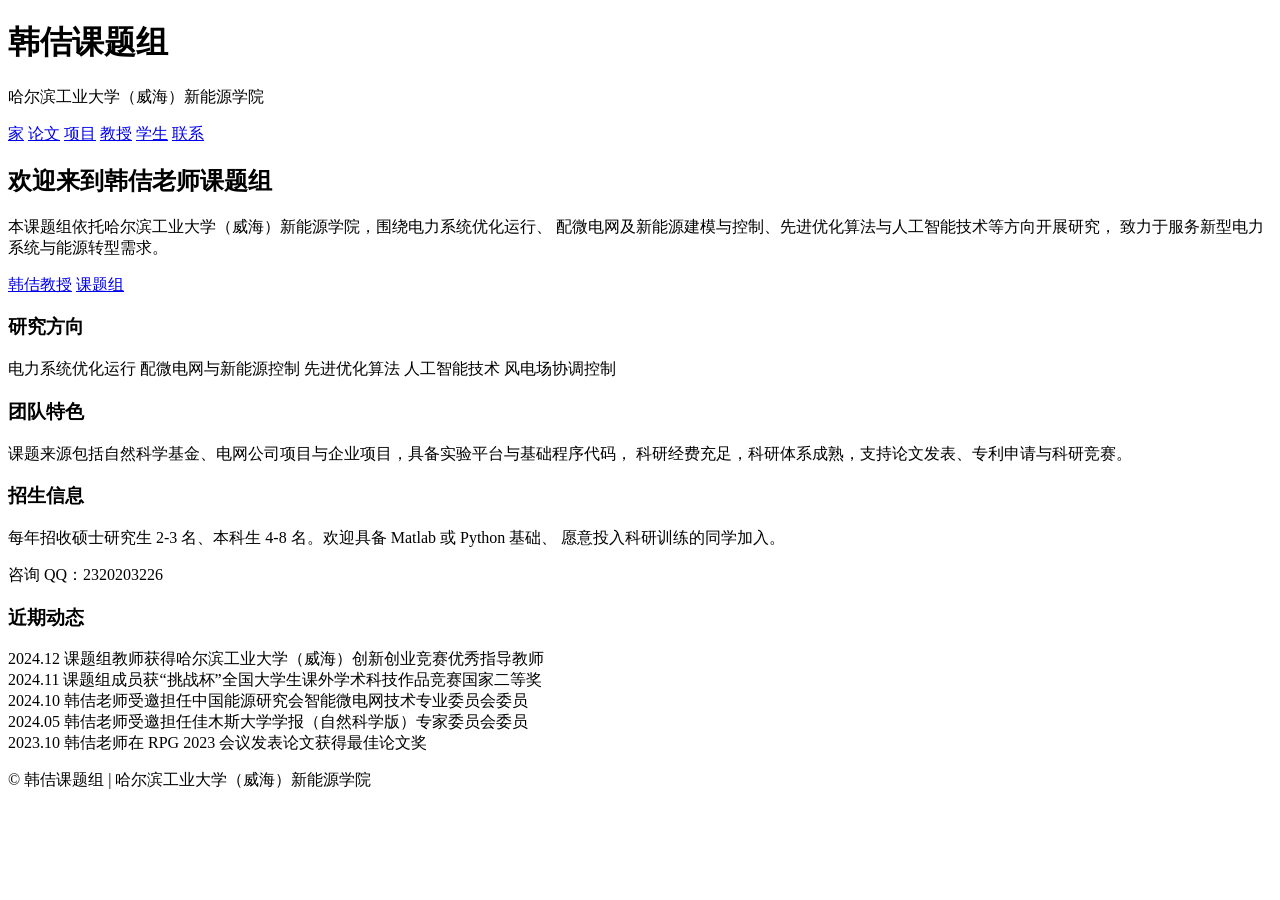
==== index.html @ 829770d9 "Update index.html" ====
<!DOCTYPE html>
<html lang="zh-CN">
<head>
  <meta charset="UTF-8">
  <meta name="viewport" content="width=device-width, initial-scale=1.0">
  <title>韩佶课题组 - 首页</title>
  <link rel="stylesheet" href="style.css">
</head>
<body>
  <header>
    <div class="container topbar">
      <div class="logo">
        <h1>韩佶课题组</h1>
        <p>哈尔滨工业大学（威海）新能源学院</p>
      </div>
      <nav>
        <a class="active" href="index.html">家</a>
        <a href="papers.html">论文</a>
        <a href="projects.html">项目</a>
        <a href="professor.html">教授</a>
        <a href="students.html">学生</a>
        <a href="contact.html">联系</a>
      </nav>
    </div>
  </header>

  <section class="hero">
    <div class="container">
      <h2>欢迎来到韩佶老师课题组</h2>
      <p>
        本课题组依托哈尔滨工业大学（威海）新能源学院，围绕电力系统优化运行、
        配微电网及新能源建模与控制、先进优化算法与人工智能技术等方向开展研究，
        致力于服务新型电力系统与能源转型需求。
      </p>
      <a class="button" href="professor.html">韩佶教授</a>
      <a class="button" href="students.html">课题组</a>
    </div>
  </section>

  <section class="section">
    <div class="container grid">
      <div class="card">
        <h3>研究方向</h3>
        <span class="tag">电力系统优化运行</span>
        <span class="tag">配微电网与新能源控制</span>
        <span class="tag">先进优化算法</span>
        <span class="tag">人工智能技术</span>
        <span class="tag">风电场协调控制</span>
      </div>

      <div class="card">
        <h3>团队特色</h3>
        <p>
          课题来源包括自然科学基金、电网公司项目与企业项目，具备实验平台与基础程序代码，
          科研经费充足，科研体系成熟，支持论文发表、专利申请与科研竞赛。
        </p>
      </div>

      <div class="card">
        <h3>招生信息</h3>
        <p>
          每年招收硕士研究生 2-3 名、本科生 4-8 名。欢迎具备 Matlab 或 Python 基础、
          愿意投入科研训练的同学加入。
        </p>
        <p class="highlight">咨询 QQ：2320203226</p>
      </div>
    </div>
  </section>

  <section class="section">
    <div class="container">
      <div class="card">
        <h3>近期动态</h3>
        <div class="timeline-item">2024.12 课题组教师获得哈尔滨工业大学（威海）创新创业竞赛优秀指导教师</div>
        <div class="timeline-item">2024.11 课题组成员获“挑战杯”全国大学生课外学术科技作品竞赛国家二等奖</div>
        <div class="timeline-item">2024.10 韩佶老师受邀担任中国能源研究会智能微电网技术专业委员会委员</div>
        <div class="timeline-item">2024.05 韩佶老师受邀担任佳木斯大学学报（自然科学版）专家委员会委员</div>
        <div class="timeline-item">2023.10 韩佶老师在 RPG 2023 会议发表论文获得最佳论文奖</div>
      </div>
    </div>
  </section>

  <footer class="footer">
    <div class="container">
      <p>© 韩佶课题组 | 哈尔滨工业大学（威海）新能源学院</p>
    </div>
  </footer>
</body>
</html>
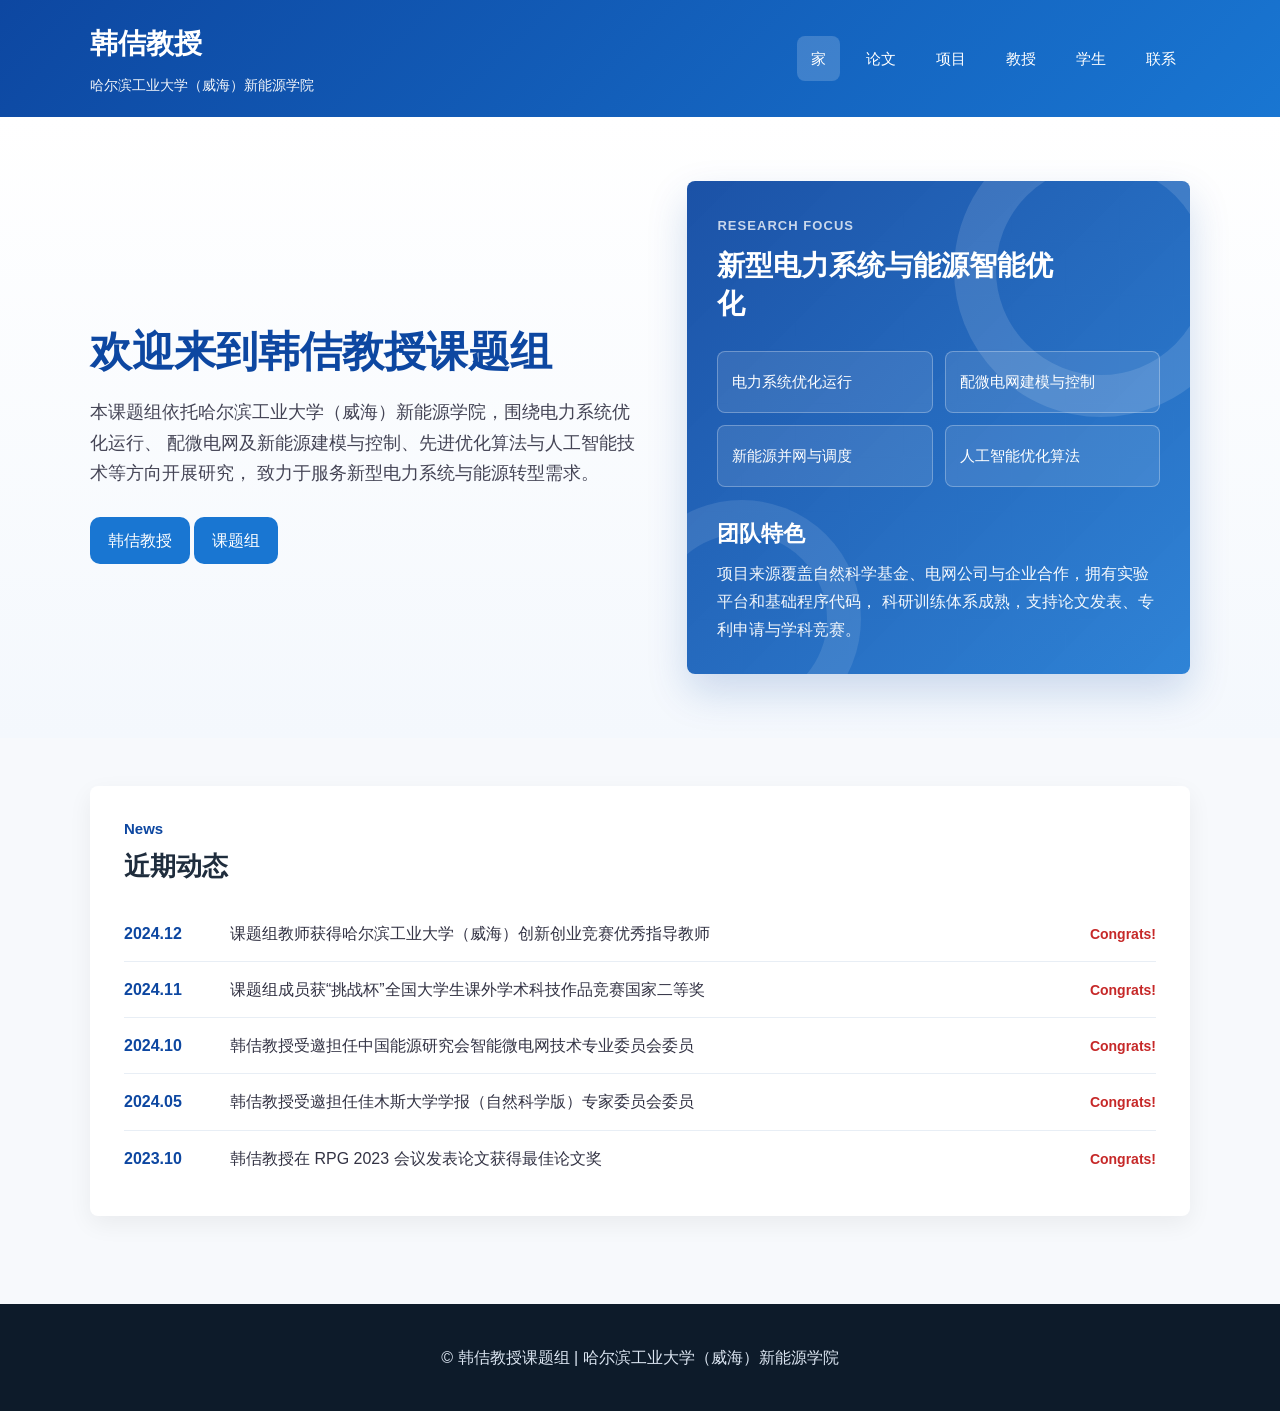
==== commit 22ec4571: "last time homepage have hans pic,now delete" ====
--- a/index.html
+++ b/index.html
@@ -3,14 +3,14 @@
 <head>
   <meta charset="UTF-8">
   <meta name="viewport" content="width=device-width, initial-scale=1.0">
-  <title>韩佶课题组 - 首页</title>
+  <title>韩佶教授 - 首页</title>
   <link rel="stylesheet" href="style.css">
 </head>
 <body>
   <header>
     <div class="container topbar">
       <div class="logo">
-        <h1>韩佶课题组</h1>
+        <h1>韩佶教授</h1>
         <p>哈尔滨工业大学（威海）新能源学院</p>
       </div>
       <nav>
@@ -25,64 +25,79 @@
   </header>
 
   <section class="hero">
-    <div class="container">
-      <h2>欢迎来到韩佶老师课题组</h2>
-      <p>
-        本课题组依托哈尔滨工业大学（威海）新能源学院，围绕电力系统优化运行、
-        配微电网及新能源建模与控制、先进优化算法与人工智能技术等方向开展研究，
-        致力于服务新型电力系统与能源转型需求。
-      </p>
-      <a class="button" href="professor.html">韩佶教授</a>
-      <a class="button" href="students.html">课题组</a>
-    </div>
-  </section>
-
-  <section class="section">
-    <div class="container grid">
-      <div class="card">
-        <h3>研究方向</h3>
-        <span class="tag">电力系统优化运行</span>
-        <span class="tag">配微电网与新能源控制</span>
-        <span class="tag">先进优化算法</span>
-        <span class="tag">人工智能技术</span>
-        <span class="tag">风电场协调控制</span>
+    <div class="container hero-layout">
+      <div class="hero-copy">
+        <h2>欢迎来到韩佶教授课题组</h2>
+        <p>
+          本课题组依托哈尔滨工业大学（威海）新能源学院，围绕电力系统优化运行、
+          配微电网及新能源建模与控制、先进优化算法与人工智能技术等方向开展研究，
+          致力于服务新型电力系统与能源转型需求。
+        </p>
+        <a class="button" href="professor.html">韩佶教授</a>
+        <a class="button" href="students.html">课题组</a>
       </div>
 
-      <div class="card">
-        <h3>团队特色</h3>
-        <p>
-          课题来源包括自然科学基金、电网公司项目与企业项目，具备实验平台与基础程序代码，
-          科研经费充足，科研体系成熟，支持论文发表、专利申请与科研竞赛。
-        </p>
-      </div>
-
-      <div class="card">
-        <h3>招生信息</h3>
-        <p>
-          每年招收硕士研究生 2-3 名、本科生 4-8 名。欢迎具备 Matlab 或 Python 基础、
-          愿意投入科研训练的同学加入。
-        </p>
-        <p class="highlight">咨询 QQ：2320203226</p>
+      <div class="home-visual" aria-label="课题组研究特色">
+        <div class="visual-title">
+          <span>Research Focus</span>
+          <h3>新型电力系统与能源智能优化</h3>
+        </div>
+        <div class="focus-grid">
+          <span>电力系统优化运行</span>
+          <span>配微电网建模与控制</span>
+          <span>新能源并网与调度</span>
+          <span>人工智能优化算法</span>
+        </div>
+        <div class="feature-panel">
+          <h3>团队特色</h3>
+          <p>
+            项目来源覆盖自然科学基金、电网公司与企业合作，拥有实验平台和基础程序代码，
+            科研训练体系成熟，支持论文发表、专利申请与学科竞赛。
+          </p>
+        </div>
       </div>
     </div>
   </section>
 
   <section class="section">
     <div class="container">
-      <div class="card">
-        <h3>近期动态</h3>
-        <div class="timeline-item">2024.12 课题组教师获得哈尔滨工业大学（威海）创新创业竞赛优秀指导教师</div>
-        <div class="timeline-item">2024.11 课题组成员获“挑战杯”全国大学生课外学术科技作品竞赛国家二等奖</div>
-        <div class="timeline-item">2024.10 韩佶老师受邀担任中国能源研究会智能微电网技术专业委员会委员</div>
-        <div class="timeline-item">2024.05 韩佶老师受邀担任佳木斯大学学报（自然科学版）专家委员会委员</div>
-        <div class="timeline-item">2023.10 韩佶老师在 RPG 2023 会议发表论文获得最佳论文奖</div>
+      <div class="news-card">
+        <div class="section-heading">
+          <span>News</span>
+          <h3>近期动态</h3>
+        </div>
+        <div class="news-item">
+          <span class="news-date">2024.12</span>
+          <span class="news-text">课题组教师获得哈尔滨工业大学（威海）创新创业竞赛优秀指导教师</span>
+          <strong>Congrats!</strong>
+        </div>
+        <div class="news-item">
+          <span class="news-date">2024.11</span>
+          <span class="news-text">课题组成员获“挑战杯”全国大学生课外学术科技作品竞赛国家二等奖</span>
+          <strong>Congrats!</strong>
+        </div>
+        <div class="news-item">
+          <span class="news-date">2024.10</span>
+          <span class="news-text">韩佶教授受邀担任中国能源研究会智能微电网技术专业委员会委员</span>
+          <strong>Congrats!</strong>
+        </div>
+        <div class="news-item">
+          <span class="news-date">2024.05</span>
+          <span class="news-text">韩佶教授受邀担任佳木斯大学学报（自然科学版）专家委员会委员</span>
+          <strong>Congrats!</strong>
+        </div>
+        <div class="news-item">
+          <span class="news-date">2023.10</span>
+          <span class="news-text">韩佶教授在 RPG 2023 会议发表论文获得最佳论文奖</span>
+          <strong>Congrats!</strong>
+        </div>
       </div>
     </div>
   </section>
 
   <footer class="footer">
     <div class="container">
-      <p>© 韩佶课题组 | 哈尔滨工业大学（威海）新能源学院</p>
+      <p>© 韩佶教授课题组 | 哈尔滨工业大学（威海）新能源学院</p>
     </div>
   </footer>
 </body>
--- a/style.css
+++ b/style.css
@@ -0,0 +1,474 @@
+* {
+  box-sizing: border-box;
+}
+
+body {
+  margin: 0;
+  font-family: "Microsoft YaHei", "PingFang SC", Arial, sans-serif;
+  background: #f7f9fc;
+  color: #1f2d3d;
+  line-height: 1.7;
+}
+
+a {
+  text-decoration: none;
+  color: #0b5ed7;
+}
+
+header {
+  background: linear-gradient(135deg, #0d47a1, #1976d2);
+  color: white;
+  padding: 20px 0;
+}
+
+.container {
+  width: 90%;
+  max-width: 1100px;
+  margin: 0 auto;
+}
+
+.topbar {
+  display: flex;
+  justify-content: space-between;
+  align-items: center;
+  gap: 20px;
+  flex-wrap: wrap;
+}
+
+.logo h1 {
+  margin: 0;
+  font-size: 28px;
+}
+
+.logo p {
+  margin: 6px 0 0;
+  font-size: 14px;
+  opacity: 0.95;
+}
+
+nav {
+  display: flex;
+  gap: 12px;
+  flex-wrap: wrap;
+}
+
+nav a {
+  color: white;
+  padding: 10px 14px;
+  border-radius: 8px;
+  transition: 0.25s;
+  font-size: 15px;
+}
+
+nav a:hover,
+nav a.active {
+  background: rgba(255, 255, 255, 0.18);
+}
+
+.hero {
+  padding: 64px 0;
+  background: linear-gradient(180deg, #ffffff 0%, #f4f8fd 100%);
+}
+
+.hero-layout {
+  display: grid;
+  grid-template-columns: minmax(0, 1.05fr) minmax(360px, 0.95fr);
+  gap: 42px;
+  align-items: center;
+}
+
+.hero h2 {
+  font-size: 42px;
+  margin-bottom: 16px;
+  color: #0d47a1;
+  line-height: 1.25;
+}
+
+.hero p {
+  font-size: 18px;
+  color: #445;
+  max-width: 850px;
+}
+
+.home-visual {
+  position: relative;
+  min-height: 360px;
+  border-radius: 8px;
+  overflow: hidden;
+  padding: 30px;
+  color: white;
+  box-shadow: 0 18px 40px rgba(13, 71, 161, 0.18);
+  background:
+    linear-gradient(135deg, rgba(13, 71, 161, 0.94), rgba(25, 118, 210, 0.9)),
+    repeating-linear-gradient(90deg, rgba(255, 255, 255, 0.12) 0 1px, transparent 1px 54px),
+    repeating-linear-gradient(0deg, rgba(255, 255, 255, 0.12) 0 1px, transparent 1px 54px);
+  display: flex;
+  flex-direction: column;
+  justify-content: space-between;
+}
+
+.home-visual::before {
+  content: "";
+  position: absolute;
+  width: 210px;
+  height: 210px;
+  right: -58px;
+  top: -58px;
+  border: 42px solid rgba(255, 255, 255, 0.12);
+  border-radius: 50%;
+}
+
+.home-visual::after {
+  content: "";
+  position: absolute;
+  width: 170px;
+  height: 170px;
+  left: -64px;
+  bottom: -64px;
+  border: 34px solid rgba(255, 255, 255, 0.1);
+  border-radius: 50%;
+}
+
+.visual-title,
+.focus-grid,
+.feature-panel {
+  position: relative;
+  z-index: 1;
+}
+
+.visual-title span {
+  display: inline-block;
+  margin-bottom: 10px;
+  color: rgba(255, 255, 255, 0.76);
+  font-size: 13px;
+  font-weight: bold;
+  letter-spacing: 0.08em;
+  text-transform: uppercase;
+}
+
+.visual-title h3 {
+  margin: 0;
+  max-width: 360px;
+  font-size: 28px;
+  line-height: 1.35;
+}
+
+.focus-grid {
+  display: grid;
+  grid-template-columns: repeat(2, minmax(0, 1fr));
+  gap: 12px;
+  margin: 28px 0;
+}
+
+.focus-grid span {
+  min-height: 62px;
+  border: 1px solid rgba(255, 255, 255, 0.28);
+  border-radius: 8px;
+  padding: 12px 14px;
+  background: rgba(255, 255, 255, 0.1);
+  display: flex;
+  align-items: center;
+  font-size: 15px;
+}
+
+.feature-panel h3 {
+  margin: 0 0 8px;
+  font-size: 22px;
+}
+
+.feature-panel p {
+  margin: 0;
+  max-width: none;
+  color: rgba(255, 255, 255, 0.94);
+  font-size: 15.5px;
+  line-height: 1.8;
+}
+
+.section {
+  padding: 48px 0;
+}
+
+.card {
+  background: white;
+  border-radius: 14px;
+  padding: 24px;
+  box-shadow: 0 8px 24px rgba(0, 0, 0, 0.06);
+  margin-bottom: 22px;
+}
+
+.card h3 {
+  margin-top: 0;
+  color: #0d47a1;
+}
+
+.news-card {
+  background: white;
+  border-radius: 8px;
+  padding: 30px 34px;
+  box-shadow: 0 8px 24px rgba(0, 0, 0, 0.06);
+}
+
+.section-heading {
+  margin-bottom: 18px;
+}
+
+.section-heading span {
+  display: block;
+  color: #0d47a1;
+  font-size: 15px;
+  font-weight: bold;
+}
+
+.section-heading h3 {
+  margin: 2px 0 0;
+  color: #1f2d3d;
+  font-size: 26px;
+}
+
+.news-item {
+  display: grid;
+  grid-template-columns: 88px minmax(0, 1fr) auto;
+  gap: 18px;
+  align-items: baseline;
+  padding: 14px 0;
+  border-bottom: 1px solid #e8eef5;
+}
+
+.news-item:last-child {
+  border-bottom: none;
+}
+
+.news-date {
+  color: #0d47a1;
+  font-weight: bold;
+}
+
+.news-text {
+  color: #334;
+}
+
+.news-item strong {
+  color: #c62828;
+  white-space: nowrap;
+  font-size: 14px;
+}
+
+.grid {
+  display: grid;
+  grid-template-columns: repeat(auto-fit, minmax(280px, 1fr));
+  gap: 20px;
+}
+
+.tag {
+  display: inline-block;
+  background: #e3f2fd;
+  color: #0d47a1;
+  padding: 6px 12px;
+  border-radius: 999px;
+  font-size: 13px;
+  margin: 4px 8px 4px 0;
+}
+
+ul {
+  padding-left: 20px;
+}
+
+li {
+  margin-bottom: 10px;
+}
+
+.button {
+  display: inline-block;
+  background: #1976d2;
+  color: white;
+  padding: 10px 18px;
+  border-radius: 10px;
+  margin-top: 10px;
+  transition: 0.25s;
+}
+
+.button:hover {
+  background: #0d47a1;
+}
+
+.footer {
+  background: #0d1b2a;
+  color: #dce6f2;
+  text-align: center;
+  padding: 24px 0;
+  margin-top: 40px;
+}
+
+.notice {
+  background: #fff8e1;
+  border-left: 5px solid #ffb300;
+  padding: 16px;
+  border-radius: 10px;
+}
+
+.timeline-item {
+  padding: 14px 0;
+  border-bottom: 1px solid #e8eef5;
+}
+
+.timeline-item:last-child {
+  border-bottom: none;
+}
+
+.small {
+  color: #667;
+  font-size: 14px;
+}
+
+.student-card {
+  background: white;
+  border-radius: 14px;
+  padding: 22px;
+  box-shadow: 0 8px 24px rgba(0, 0, 0, 0.06);
+}
+
+.student-card h3 {
+  margin-top: 0;
+  color: #0d47a1;
+}
+
+.back-link {
+  display: inline-block;
+  margin-bottom: 20px;
+  font-weight: bold;
+}
+
+.highlight {
+  color: #d32f2f;
+  font-weight: bold;
+
+}
+
+@media (max-width: 860px) {
+  .hero-layout {
+    grid-template-columns: 1fr;
+  }
+
+  .hero h2 {
+    font-size: 32px;
+  }
+
+  .home-visual {
+    min-height: auto;
+  }
+
+  .focus-grid {
+    grid-template-columns: 1fr;
+  }
+
+  .news-item {
+    grid-template-columns: 1fr;
+    gap: 4px;
+  }
+}
+
+.professor-profile {
+  display: flex;
+  gap: 30px;
+  align-items: flex-start;
+  flex-wrap: wrap;
+}
+
+.professor-photo img {
+  width: 220px;
+  border-radius: 12px;
+  box-shadow: 0 8px 24px rgba(0, 0, 0, 0.12);
+  display: block;
+}
+
+.professor-info {
+  flex: 1;
+  min-width: 260px;
+}
+
+/* ── Student grid ── */
+.students-grid {
+  display: grid;
+  grid-template-columns: repeat(auto-fill, minmax(300px, 1fr));
+  gap: 24px;
+}
+
+.stu-card {
+  background: white;
+  border-radius: 16px;
+  box-shadow: 0 8px 28px rgba(0, 0, 0, 0.07);
+  overflow: hidden;
+  display: flex;
+  flex-direction: column;
+  transition: transform 0.2s, box-shadow 0.2s;
+}
+
+.stu-card:hover {
+  transform: translateY(-4px);
+  box-shadow: 0 14px 36px rgba(0, 0, 0, 0.12);
+}
+
+.stu-photo-wrap {
+  background: linear-gradient(135deg, #e3f2fd, #bbdefb);
+  display: flex;
+  justify-content: center;
+  padding: 24px 0 16px;
+}
+
+.stu-photo-wrap img {
+  width: 100px;
+  height: 100px;
+  border-radius: 50%;
+  object-fit: cover;
+  border: 3px solid white;
+  box-shadow: 0 4px 14px rgba(0, 0, 0, 0.15);
+}
+
+.stu-info {
+  padding: 16px 20px 20px;
+  flex: 1;
+}
+
+.stu-name {
+  margin: 0 0 8px;
+  font-size: 18px;
+  color: #0d47a1;
+}
+
+.stu-badge {
+  display: inline-block;
+  padding: 3px 12px;
+  border-radius: 999px;
+  font-size: 12px;
+  font-weight: bold;
+  margin-bottom: 12px;
+}
+
+.badge-master {
+  background: #e8f5e9;
+  color: #2e7d32;
+}
+
+.badge-undergrad {
+  background: #fff3e0;
+  color: #e65100;
+}
+
+.stu-list {
+  padding-left: 0;
+  list-style: none;
+  margin: 0;
+  font-size: 13.5px;
+  color: #334;
+}
+
+.stu-list li {
+  padding: 5px 0;
+  border-bottom: 1px solid #f0f4fa;
+  margin-bottom: 0;
+  line-height: 1.5;
+}
+
+.stu-list li:last-child {
+  border-bottom: none;
+}
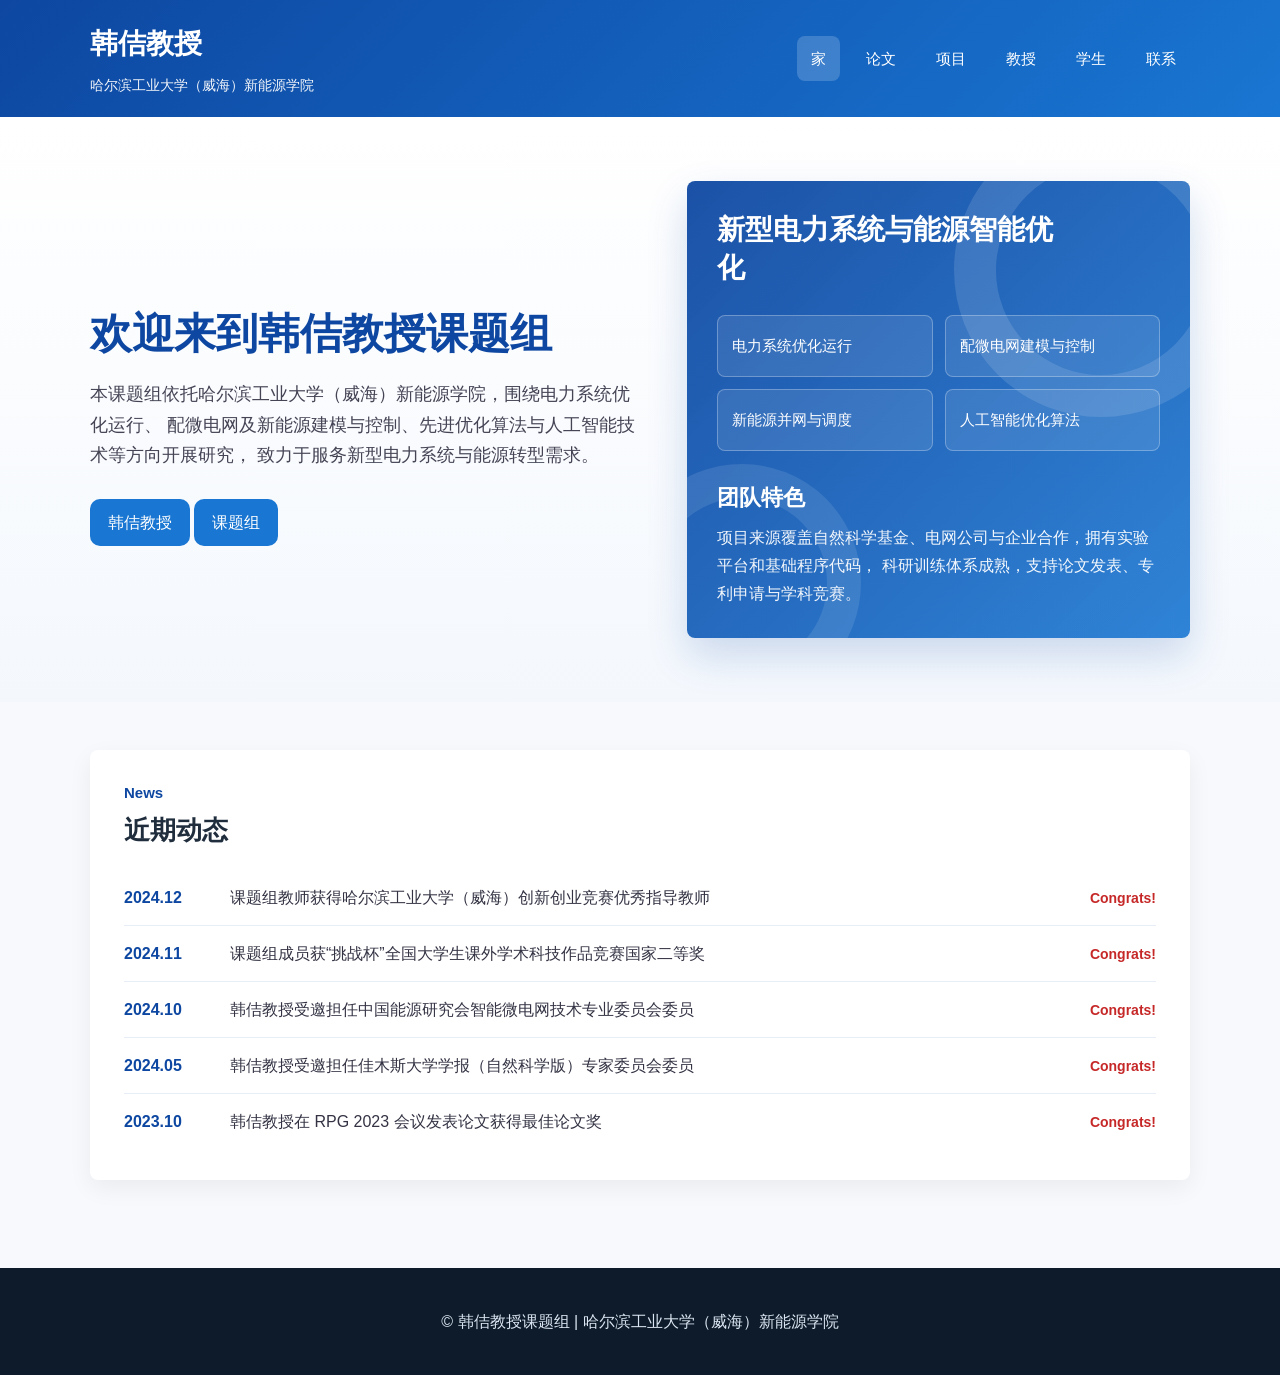
==== commit 3351fac2: "delete research focus" ====
--- a/index.html
+++ b/index.html
@@ -39,7 +39,6 @@
 
       <div class="home-visual" aria-label="课题组研究特色">
         <div class="visual-title">
-          <span>Research Focus</span>
           <h3>新型电力系统与能源智能优化</h3>
         </div>
         <div class="focus-grid">
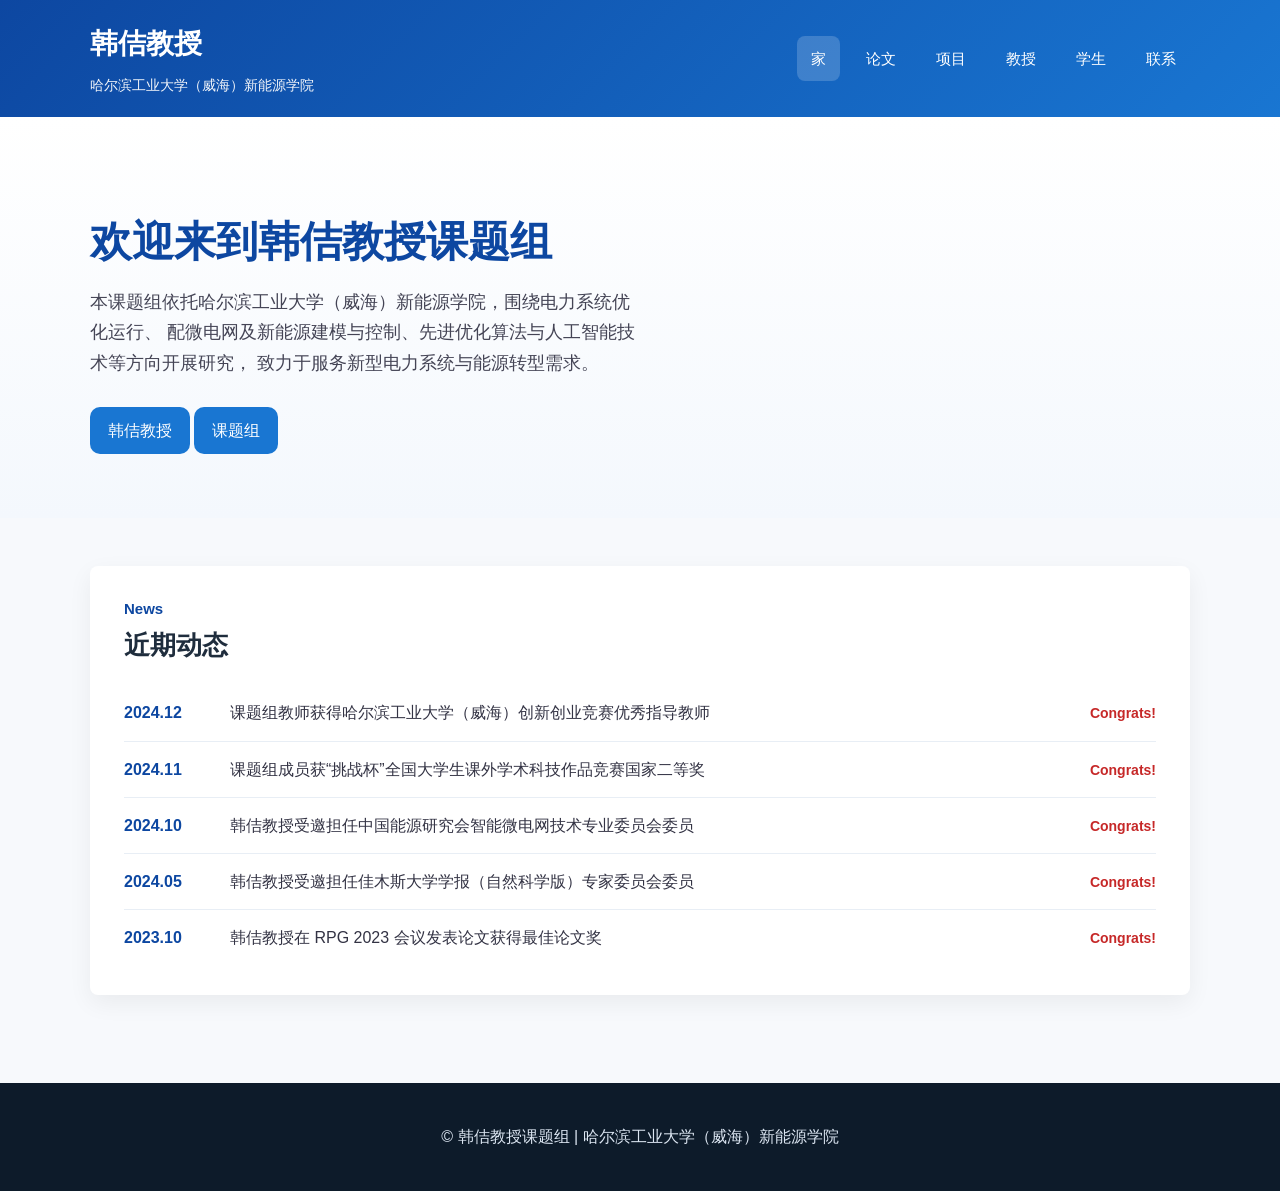
==== commit df4deb8f: "11" ====
--- a/index.html
+++ b/index.html
@@ -35,25 +35,6 @@
         </p>
         <a class="button" href="professor.html">韩佶教授</a>
         <a class="button" href="students.html">课题组</a>
-      </div>
-
-      <div class="home-visual" aria-label="课题组研究特色">
-        <div class="visual-title">
-          <h3>新型电力系统与能源智能优化</h3>
-        </div>
-        <div class="focus-grid">
-          <span>电力系统优化运行</span>
-          <span>配微电网建模与控制</span>
-          <span>新能源并网与调度</span>
-          <span>人工智能优化算法</span>
-        </div>
-        <div class="feature-panel">
-          <h3>团队特色</h3>
-          <p>
-            项目来源覆盖自然科学基金、电网公司与企业合作，拥有实验平台和基础程序代码，
-            科研训练体系成熟，支持论文发表、专利申请与学科竞赛。
-          </p>
-        </div>
       </div>
     </div>
   </section>
